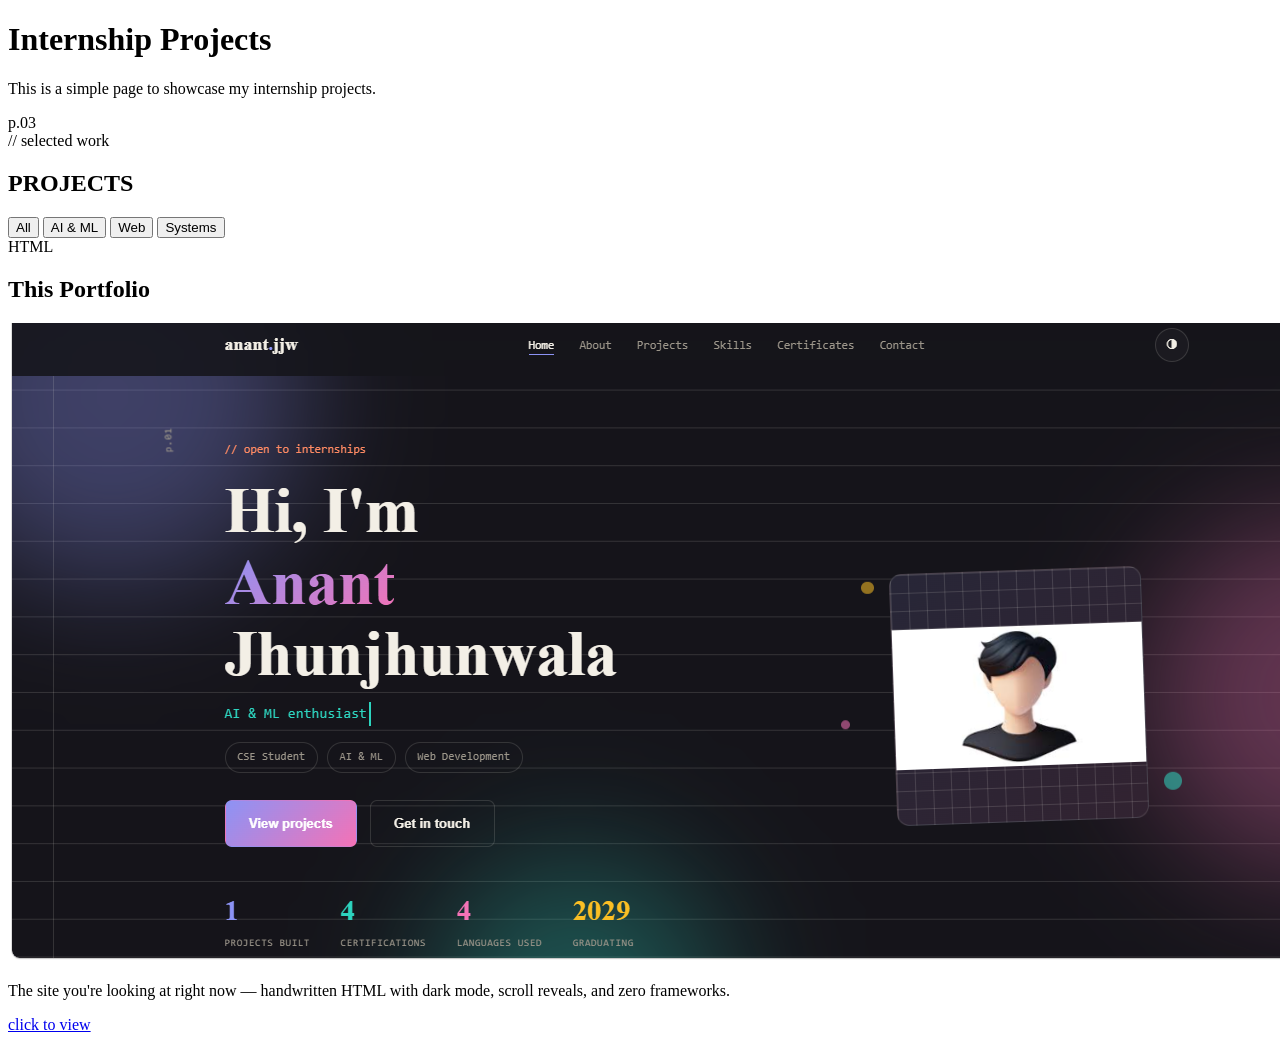
==== internship.html @ 1c2259b3 "update" ====
<!DOCTYPE html>
<html lang="en">
<head>
    <meta charset="UTF-8">
    <meta name="viewport" content="width=device-width, initial-scale=1.0">
    <title>Internship Projects</title>
</head>
<body>
    <h1>Internship Projects</h1>
    <p>This is a simple page to showcase my internship projects.</p>

    <section id="projects">
  <div class="wrap">
    <span class="page-num mono">p.03</span>
    <div class="section-head reveal">
      <span class="eyebrow mono">// selected work</span>
      <h2>PROJECTS</h2>
    </div>

    <div class="filter-row reveal">
      <button class="filter-btn active" data-filter="all">All</button>
      <button class="filter-btn" data-filter="ai">AI &amp; ML</button>
      <button class="filter-btn" data-filter="web">Web</button>
      <button class="filter-btn" data-filter="systems">Systems</button>
    </div>

    <div class="project-grid" id="projectGrid">

      <div class="card reveal tilt" data-category="web">
        <div class="card-tags"><span class="card-tag">HTML</span></div>
        <h2>This Portfolio</h2>
        <img src="image/preview.png" alt="Portfolio screenshot" class="card-img">
        <p>The site you're looking at right now — handwritten HTML with dark mode, scroll reveals, and zero frameworks.</p>
        <a href="https://anant0987.github.io/portfolio/ " target="_blank" class="card-link">click to view </a>
      </div>

</body>
</html>
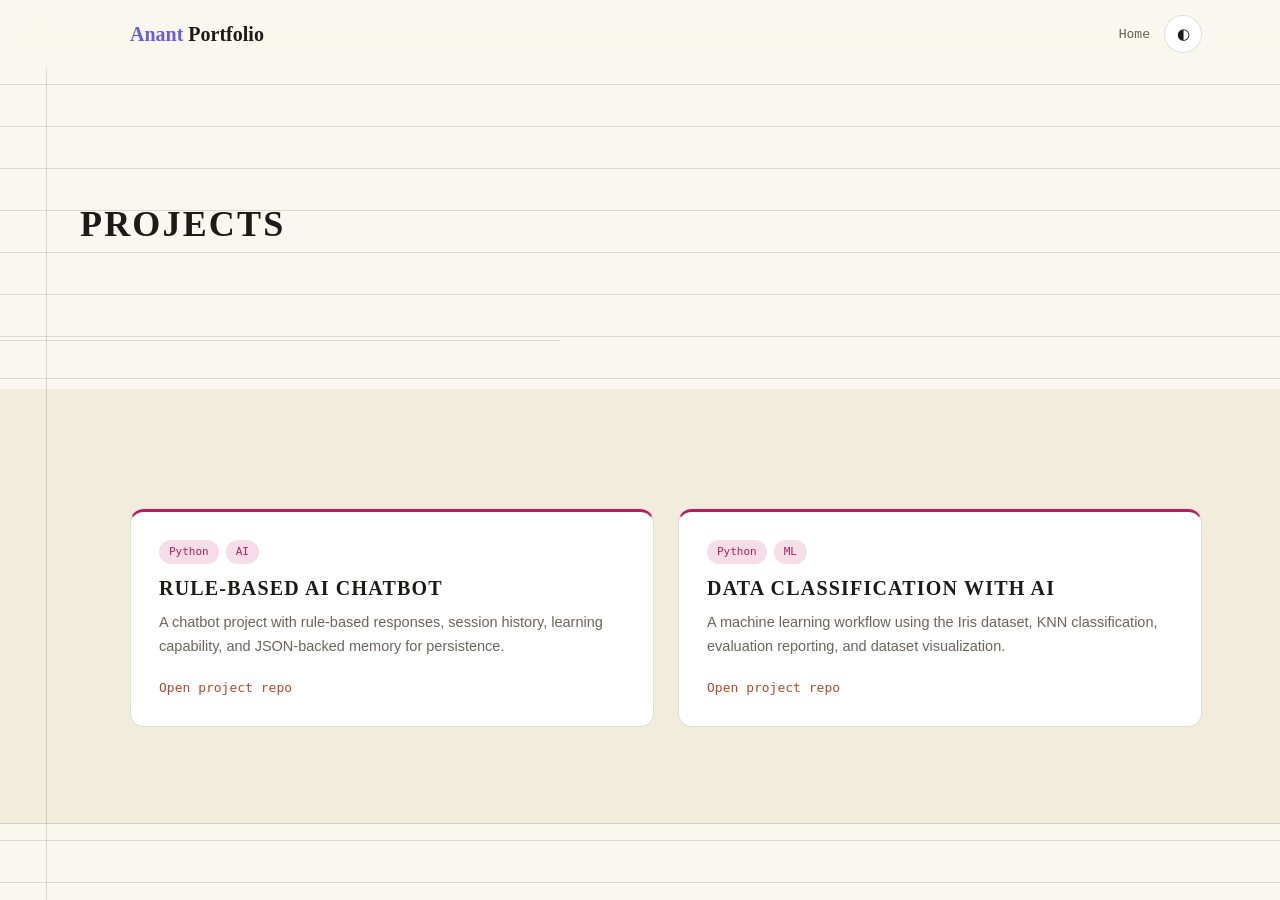
==== commit e64081e8: "fix nav bar and internship" ====
--- a/internship.html
+++ b/internship.html
@@ -1,38 +1,58 @@
 <!DOCTYPE html>
 <html lang="en">
 <head>
-    <meta charset="UTF-8">
-    <meta name="viewport" content="width=device-width, initial-scale=1.0">
-    <title>Internship Projects</title>
+  <meta charset="UTF-8">
+  <meta name="viewport" content="width=device-width, initial-scale=1.0">
+  <title>Internship Projects</title>
+  <link rel="stylesheet" href="style.css">
+  <link rel="icon" href="image/favicon.png" type="image/png">
 </head>
 <body>
-    <h1>Internship Projects</h1>
-    <p>This is a simple page to showcase my internship projects.</p>
+  <div id="scrollBar"></div>
+  <div class="margin-rule" aria-hidden="true"></div>
 
-    <section id="projects">
-  <div class="wrap">
-    <span class="page-num mono">p.03</span>
-    <div class="section-head reveal">
-      <span class="eyebrow mono">// selected work</span>
-      <h2>PROJECTS</h2>
+  <header id="siteHeader">
+    <div class="wrap">
+      <a href="index.html" class="logo"><span>Anant</span> Portfolio</a>
+      <div class="nav-right">
+        <button id="menuToggle" class="menu-toggle icon-btn" aria-label="Toggle navigation">☰</button>
+        <nav class="nav-links" id="navLinks">
+          <a href="index.html">Home</a>
+        </nav>
+        <button id="themeToggle" class="icon-btn" aria-label="Toggle theme">◐</button>
+      </div>
     </div>
+  </header>
+  <main>
+    <section class="section-head">
+      <div class="wrap">
+        <h2>Projects</h2>
+      </div>
+    </section>
+    <section id="projects" class="section">
+      <div class="wrap">
+        <div class="project-grid" id="projectGrid">
+          <article class="card reveal tilt" data-category="ai">
+            <div class="card-tags"><span class="card-tag">Python</span><span class="card-tag">AI</span></div>
+            <h4>Rule-Based AI Chatbot</h4>
+            <p>A chatbot project with rule-based responses, session history, learning capability, and JSON-backed memory for persistence.</p>
+            <a href="https://github.com/anant0987/Anant-Task1-decodelab" target="_blank" rel="noreferrer" class="card-link">Open project repo</a>
+          </article>
 
-    <div class="filter-row reveal">
-      <button class="filter-btn active" data-filter="all">All</button>
-      <button class="filter-btn" data-filter="ai">AI &amp; ML</button>
-      <button class="filter-btn" data-filter="web">Web</button>
-      <button class="filter-btn" data-filter="systems">Systems</button>
-    </div>
+          <article class="card reveal tilt" data-category="ai">
+            <div class="card-tags"><span class="card-tag">Python</span><span class="card-tag">ML</span></div>
+            <h4>Data Classification with AI</h4>
+            <p>A machine learning workflow using the Iris dataset, KNN classification, evaluation reporting, and dataset visualization.</p>
+            <a href="https://github.com/anant0987/Anant-task2-decodelab" target="_blank" rel="noreferrer" class="card-link">Open project repo</a>
+          </article>
+        </div>
+      </div>
+    </section>
+  </main>
 
-    <div class="project-grid" id="projectGrid">
+  <button id="backToTop" class="icon-btn" aria-label="Back to top">↑</button>
+  <div id="toast" aria-live="polite"></div>
 
-      <div class="card reveal tilt" data-category="web">
-        <div class="card-tags"><span class="card-tag">HTML</span></div>
-        <h2>This Portfolio</h2>
-        <img src="image/preview.png" alt="Portfolio screenshot" class="card-img">
-        <p>The site you're looking at right now — handwritten HTML with dark mode, scroll reveals, and zero frameworks.</p>
-        <a href="https://anant0987.github.io/portfolio/ " target="_blank" class="card-link">click to view </a>
-      </div>
-
+  <script src="script.js"></script>
 </body>
 </html>
--- a/style.css
+++ b/style.css
@@ -0,0 +1,299 @@
+:root{
+  --bg: #FAF7F0;
+  --bg-alt: #F2ECDD;
+  --ink: #1C1B19;
+  --ink-soft: #6B655C;
+  --accent: #695edd;
+  --accent-soft: color-mix(in srgb, var(--accent) 14%, transparent);
+  --accent-2: #0D9488;
+  --accent-2-soft: color-mix(in srgb, var(--accent-2) 14%, transparent);
+  --accent-3: #BE185D;
+  --accent-3-soft: color-mix(in srgb, var(--accent-3) 14%, transparent);
+  --accent-4: #B45309;
+  --accent-4-soft: color-mix(in srgb, var(--accent-4) 14%, transparent);
+  --mark: #B14A2C;
+  --line: rgba(28,27,25,0.14);
+  --card: #FFFFFF;
+  --radius: 14px;
+  --maxw: 1180px;
+}
+
+[data-theme="dark"]{
+  --bg: #15141A;
+  --bg-alt: #1C1A22;
+  --ink: #F3EFE6;
+  --ink-soft: #9C968A;
+  --accent: #8C93F5;
+  --accent-2: #2DD4BF;
+  --accent-3: #F472B6;
+  --accent-4: #FBBF24;
+  --mark: #FF8A63;
+  --line: rgba(243,239,230,0.14);
+  --card: #1B1A20;
+}
+
+*{ margin:0; padding:0; box-sizing:border-box; }
+html{ scroll-behavior:smooth; }
+
+body{
+  background:
+    linear-gradient(var(--line) 1px, transparent 1px) 0 0 / 100% 42px,
+    var(--bg);
+  color:var(--ink);
+  font-family:'IBM Plex Sans', sans-serif;
+  line-height:1.65;
+  transition:background-color .35s, color .35s;
+  overflow-x:hidden;
+}
+
+main{ padding-top:86px; }
+
+::selection{ background:var(--accent); color:#fff; }
+
+h1,h2,h3,h4{ font-family:'Bebas Neue','Black Han Sans','Fraunces', serif; font-weight:700; letter-spacing:0.06em; text-transform:uppercase; line-height:1.05; }
+.mono{ font-family:'IBM Plex Mono', monospace; }
+a{ color:inherit; }
+img{ max-width:100%; display:block; }
+
+.wrap{ max-width:var(--maxw); margin:0 auto; padding:0 28px 0 80px; position:relative; }
+
+#scrollBar{
+  position:fixed; top:0; left:0; height:3px; width:0%;
+  background:linear-gradient(90deg, var(--accent-3), var(--accent), var(--accent-2));
+  z-index:1200;
+  transition:width .1s linear;
+}
+
+.margin-rule{ position:fixed; top:0; bottom:0; left:46px; width:1px; background:var(--line); z-index:5; pointer-events:none; }
+.page-num{ position:absolute; left:8px; transform:translateY(-50%) rotate(180deg); writing-mode:vertical-rl; font-size:11px; letter-spacing:0.08em; color:var(--ink-soft); }
+
+.dot-nav{ position:fixed; right:26px; top:50%; transform:translateY(-50%); display:flex; flex-direction:column; gap:16px; z-index:900; }
+.dot-nav a{ width:9px; height:9px; border-radius:50%; background:var(--line); position:relative; transition:background .25s, transform .25s; display:block; }
+.dot-nav a:hover, .dot-nav a.active{ background:var(--accent); transform:scale(1.3); }
+.dot-nav a span{ position:absolute; right:20px; top:50%; transform:translateY(-50%); font-family:'IBM Plex Mono', monospace; font-size:11px; background:var(--ink); color:var(--bg); padding:4px 9px; border-radius:5px; white-space:nowrap; opacity:0; pointer-events:none; transition:opacity .2s; }
+.dot-nav a:hover span{ opacity:1; }
+
+@media (max-width:1100px){ .dot-nav{ display:none; } }
+@media (max-width:860px){ 
+  .margin-rule{ display:none; } 
+  .wrap{ padding:0 22px; } 
+  header .wrap{ padding:0 16px; }
+  nav{ height:auto; }
+}
+@media (max-width:480px){
+  header .wrap{ padding:0 12px; }
+  .logo{ font-size:16px; }
+  nav{ gap:8px; }
+  .nav-right{ gap:8px; }
+  .icon-btn{ width:34px; height:34px; font-size:13px; }
+}
+
+section:nth-of-type(even){ background:var(--bg-alt); }
+
+header{ position:fixed; top:0; left:0; right:0; z-index:1000; background:color-mix(in srgb, var(--bg) 88%, transparent); backdrop-filter:blur(10px); border-bottom:1px solid transparent; transition:border-color .3s, background .3s; }
+header.scrolled{ border-color:var(--line); }
+header .wrap{ display:flex; align-items:center; height:68px; }
+header .wrap > nav{ display:flex; align-items:center; justify-content:space-between; width:100%; }
+.logo{ font-family:'Fraunces', serif; font-weight:600; font-size:20px; text-decoration:none; color:var(--ink); white-space:nowrap; }
+.logo span{ color:var(--accent); }
+.nav-links{ display:flex; gap:28px; list-style:none; align-items:center; }
+.nav-links li{ list-style:none; }
+.nav-links a{ font-family:'IBM Plex Mono', monospace; font-size:13px; text-decoration:none; color:var(--ink-soft); position:relative; padding:4px 0; transition:color .2s; white-space:nowrap; }
+.nav-links a::after{ content:''; position:absolute; left:0; bottom:0; width:0; height:1px; background:var(--accent); transition:width .25s; }
+.nav-links a:hover, .nav-links a.active{ color:var(--ink); }
+.nav-links a:hover::after, .nav-links a.active::after{ width:100%; }
+.nav-right{ display:flex; align-items:center; gap:14px; margin-left:auto; }
+.icon-btn{ width:38px; height:38px; border-radius:50%; border:1px solid var(--line); background:var(--card); color:var(--ink); display:flex; align-items:center; justify-content:center; cursor:pointer; font-size:15px; transition:transform .2s, border-color .2s; }
+.icon-btn:hover{ border-color:var(--accent); transform:translateY(-2px); }
+.menu-toggle{ display:none; z-index:1001; }
+
+@media (max-width:860px){
+  .nav-links{ display:none; position:fixed; top:68px; left:0; right:0; flex-direction:column; background:var(--bg); border-bottom:1px solid var(--line); padding:18px 22px; gap:18px; z-index:999; width:100%; max-height:calc(100vh - 68px); overflow-y:auto; }
+  .nav-links.open{ display:flex; }
+  .menu-toggle{ display:flex; }
+  .nav-links a{ font-size:14px; padding:8px 0; }
+}
+
+.btn{ display:inline-flex; align-items:center; gap:8px; padding:13px 26px; border-radius:8px; font-weight:600; font-size:14.5px; text-decoration:none; cursor:pointer; border:1px solid transparent; transition:transform .2s, box-shadow .2s, background .2s; }
+.btn-primary{ background:linear-gradient(135deg, var(--accent), var(--accent-3)); color:#fff; }
+.btn-primary:hover{ transform:translateY(-2px); box-shadow:0 10px 24px var(--accent-soft); }
+.btn-ghost{ border-color:var(--line); color:var(--ink); background:transparent; }
+.btn-ghost:hover{ border-color:var(--accent); transform:translateY(-2px); }
+
+.eyebrow{ font-family:'IBM Plex Mono', monospace; font-size:13px; color:var(--mark); margin-bottom:14px; display:block; }
+section{ padding:120px 0 96px; border-bottom:1px solid var(--line); position:relative; overflow:hidden; }
+.section-head{ max-width:560px; margin-bottom:48px; }
+.section-head h2{ font-size:36px; }
+
+.hero{ min-height:100vh; display:flex; align-items:center; padding-top:140px; border-bottom:1px solid var(--line); }
+.hero-blob{ position:absolute; border-radius:50%; filter:blur(70px); opacity:.35; z-index:0; animation:drift 18s ease-in-out infinite; }
+.blob-a{ width:420px; height:420px; background:var(--accent); top:-120px; left:-100px; }
+.blob-b{ width:380px; height:380px; background:var(--accent-3); top:30%; right:-140px; animation-delay:-6s; }
+.blob-c{ width:300px; height:300px; background:var(--accent-2); bottom:-120px; left:30%; animation-delay:-11s; }
+@keyframes drift{ 0%,100%{ transform:translate(0,0) scale(1); } 50%{ transform:translate(30px,-20px) scale(1.08); } }
+
+.hero-grid{ display:grid; grid-template-columns:1.25fr 0.75fr; gap:60px; align-items:center; position:relative; z-index:2; }
+.hero h1{ font-size:clamp(44px, 6vw, 72px); margin:18px 0 14px; }
+.hero h1 em{ font-style:normal; background:linear-gradient(135deg, var(--accent), var(--accent-3)); background-clip:text; -webkit-background-clip:text; -webkit-text-fill-color:transparent; }
+.typewriter{ font-family:'IBM Plex Mono', monospace; font-size:16px; color:var(--accent-2); margin-bottom:18px; min-height:22px; display:block; }
+.typewriter .cursor{ display:inline-block; width:2px; background:var(--accent-2); margin-left:2px; animation:blink 1s step-end infinite; }
+@keyframes blink{ 50%{ opacity:0; } }
+.hero-sub{ font-size:18px; color:var(--ink-soft); max-width:480px; margin-bottom:28px; }
+.tag-row{ display:flex; gap:10px; flex-wrap:wrap; margin-bottom:30px; }
+.tag{ font-family:'IBM Plex Mono', monospace; font-size:12.5px; border:1px solid var(--line); padding:6px 13px; border-radius:30px; color:var(--ink-soft); }
+.btn-row{ display:flex; gap:14px; flex-wrap:wrap; margin-bottom:44px; }
+
+.stats-strip{ display:flex; gap:34px; flex-wrap:wrap; }
+.stat .num{ font-family:'Fraunces', serif; font-size:32px; font-weight:700; color:var(--accent); }
+.stat .num.c2{ color:var(--accent-2); }
+.stat .num.c3{ color:var(--accent-3); }
+.stat .num.c4{ color:var(--accent-4); }
+.stat .label{ font-family:'IBM Plex Mono', monospace; font-size:11.5px; color:var(--ink-soft); text-transform:uppercase; letter-spacing:.04em; }
+
+.avatar-wrap{ display:flex; justify-content:center; position:relative; z-index:2; }
+.avatar{
+  width:280px; height:280px; border-radius:14px; border:1px solid var(--line);
+  background:
+    linear-gradient(var(--line) 1px, transparent 1px) 0 0/ 100% 20px,
+    linear-gradient(90deg, var(--line) 1px, transparent 1px) 0 0/ 20px 100%,
+    linear-gradient(135deg, color-mix(in srgb, var(--accent) 10%, var(--bg-alt)), color-mix(in srgb, var(--accent-3) 10%, var(--bg-alt)));
+  display:flex; align-items:center; justify-content:center;
+  transform:rotate(-2deg); transition:transform .3s ease;
+}
+.avatar:hover{ transform:rotate(0deg) translateY(-4px); }
+.avatar span{ font-family:'Fraunces', serif; font-size:84px; font-weight:600; background:linear-gradient(135deg, var(--accent), var(--accent-3)); background-clip:text; -webkit-background-clip:text; -webkit-text-fill-color:transparent; }
+.dot-deco{ position:absolute; border-radius:50%; opacity:.55; animation:floatY 5s ease-in-out infinite; }
+.dd1{ width:14px; height:14px; background:var(--accent-4); top:8%; left:4%; }
+.dd2{ width:20px; height:20px; background:var(--accent-2); bottom:10%; right:2%; animation-delay:-2s; }
+.dd3{ width:10px; height:10px; background:var(--accent-3); top:64%; left:-2%; animation-delay:-1s; }
+@keyframes floatY{ 0%,100%{ transform:translateY(0); } 50%{ transform:translateY(-12px); } }
+
+@media (max-width:980px){
+  .hero-grid{ grid-template-columns:1fr; text-align:center; }
+  .hero-sub{ margin-left:auto; margin-right:auto; }
+  .tag-row, .btn-row, .stats-strip{ justify-content:center; }
+  .avatar-wrap{ order:-1; margin-bottom:10px; }
+}
+
+.about-grid{ display:grid; grid-template-columns:0.9fr 1.1fr; gap:70px; position:relative; z-index:2; }
+.about-text p{ color:var(--ink-soft); margin-bottom:18px; max-width:480px; }
+.now-badge{ display:inline-flex; align-items:center; gap:8px; font-family:'IBM Plex Mono', monospace; font-size:12.5px; color:var(--accent-2); background:var(--accent-2-soft); padding:7px 14px; border-radius:30px; margin-top:6px; }
+.now-badge::before{ content:''; width:7px; height:7px; border-radius:50%; background:var(--accent-2); animation:pulseDot 1.6s infinite; }
+@keyframes pulseDot{ 0%,100%{ opacity:1; transform:scale(1); } 50%{ opacity:.4; transform:scale(1.3); } }
+
+.entry-list{ display:flex; flex-direction:column; gap:26px; }
+.entry{ border-left:3px solid var(--accent); padding-left:20px; }
+.entry:nth-child(2){ border-left-color:var(--accent-2); }
+.entry:nth-child(3){ border-left-color:var(--accent-3); }
+.entry-period{ font-family:'IBM Plex Mono', monospace; font-size:12.5px; color:var(--accent); margin-bottom:6px; }
+.entry:nth-child(2) .entry-period{ color:var(--accent-2); }
+.entry:nth-child(3) .entry-period{ color:var(--accent-3); }
+.entry h4{ font-size:18px; margin-bottom:4px; }
+.entry p{ color:var(--ink-soft); font-size:14.5px; }
+@media (max-width:860px){ .about-grid{ grid-template-columns:1fr; gap:46px; } }
+
+.filter-row{ display:flex; gap:10px; flex-wrap:wrap; margin-bottom:40px; position:relative; z-index:2; }
+.filter-btn{ font-family:'IBM Plex Mono', monospace; font-size:12.5px; border:1px solid var(--line); background:transparent; color:var(--ink-soft); padding:8px 16px; border-radius:30px; cursor:pointer; transition:all .2s; }
+.filter-btn:hover, .filter-btn.active{ background:var(--accent); border-color:var(--accent); color:#fff; }
+
+.project-grid{ display:grid; grid-template-columns:repeat(auto-fit, minmax(300px,1fr)); gap:24px; position:relative; z-index:2; }
+.card{ background:var(--card); border:1px solid var(--line); border-top:3px solid var(--accent); border-radius:var(--radius); padding:28px; transition:transform .15s ease, border-color .25s, box-shadow .25s; display:flex; flex-direction:column; will-change:transform; }
+.card[data-category="ai"]{ border-top-color:var(--accent-3); }
+.card[data-category="web"]{ border-top-color:var(--accent-2); }
+.card[data-category="systems"]{ border-top-color:var(--accent-4); }
+.card:hover{ box-shadow:0 18px 36px rgba(0,0,0,0.10); }
+
+.card-tags{ display:flex; gap:7px; flex-wrap:wrap; margin-bottom:14px; }
+.card-tag{ font-family:'IBM Plex Mono', monospace; font-size:11px; background:var(--accent-soft); color:var(--accent); padding:3px 10px; border-radius:30px; }
+.card[data-category="ai"] .card-tag{ background:var(--accent-3-soft); color:var(--accent-3); }
+.card[data-category="web"] .card-tag{ background:var(--accent-2-soft); color:var(--accent-2); }
+.card[data-category="systems"] .card-tag{ background:var(--accent-4-soft); color:var(--accent-4); }
+
+.card h4{ font-size:20px; margin-bottom:12px; }
+.card-img{ width:100%; height:220px; margin:18px 0; border-radius:16px; object-fit:cover; border:1px solid var(--line); }
+.card p{ color:var(--ink-soft); font-size:14.5px; flex:1; margin-bottom:18px; }
+.card-link{ font-family:'IBM Plex Mono', monospace; font-size:13px; color:var(--mark); text-decoration:none; display:inline-flex; align-items:center; gap:6px; }
+.card-link:hover{ color:var(--accent); }
+#backToTop{ position:fixed; bottom:26px; right:26px; display:none; z-index:1100; }
+#backToTop.show{ display:flex; }
+#toast{ opacity:0; transform:translateY(8px); transition:opacity .2s ease, transform .2s ease; }
+#toast.show{ display:block; opacity:1; transform:translateY(0); }
+.card-link:hover{ color:var(--accent); }
+
+.skills-intro{ max-width:560px; color:var(--ink-soft); margin-bottom:40px; position:relative; z-index:2; }
+.skills-grid{ display:grid; grid-template-columns:repeat(auto-fit, minmax(240px,1fr)); gap:30px; position:relative; z-index:2; }
+.skill-group h4{ font-size:14px; font-family:'IBM Plex Mono', monospace; margin-bottom:16px; text-transform:uppercase; letter-spacing:0.04em; display:flex; align-items:center; gap:8px; }
+.skill-group h4::before{ content:''; width:9px; height:9px; border-radius:50%; }
+.skill-group.c1 h4{ color:var(--accent); } .skill-group.c1 h4::before{ background:var(--accent); }
+.skill-group.c2 h4{ color:var(--accent-2); } .skill-group.c2 h4::before{ background:var(--accent-2); }
+.skill-group.c3 h4{ color:var(--accent-3); } .skill-group.c3 h4::before{ background:var(--accent-3); }
+.skill-group.c4 h4{ color:var(--accent-4); } .skill-group.c4 h4::before{ background:var(--accent-4); }
+.pill-list{ display:flex; flex-wrap:wrap; gap:10px; }
+.pill{ position:relative; border:1px solid var(--line); border-radius:8px; padding:9px 14px; font-size:14px; background:var(--card); cursor:default; }
+.pill::after{
+  content:attr(data-tip); position:absolute; bottom:calc(100% + 8px); left:50%; transform:translateX(-50%) translateY(4px);
+  background:var(--ink); color:var(--bg); font-family:'IBM Plex Mono', monospace; font-size:11px; padding:6px 10px; border-radius:6px;
+  white-space:nowrap; opacity:0; pointer-events:none; transition:opacity .2s, transform .2s; z-index:5;
+}
+.pill:hover::after{ opacity:1; transform:translateX(-50%) translateY(0); }
+
+.cert-grid{ display:grid; grid-template-columns:repeat(auto-fit, minmax(260px,1fr)); gap:20px; position:relative; z-index:2; }
+.cert-card{ display:flex; gap:16px; align-items:flex-start; border-top:3px solid var(--accent); }
+.cert-card:nth-child(2){ border-top-color:var(--accent-2); }
+.cert-card:nth-child(3){ border-top-color:var(--accent-3); }
+.cert-card:nth-child(4){ border-top-color:var(--accent-4); }
+.cert-mark{ font-family:'Fraunces', serif; font-size:26px; color:var(--accent); flex-shrink:0; }
+.cert-card:nth-child(2) .cert-mark{ color:var(--accent-2); }
+.cert-card:nth-child(3) .cert-mark{ color:var(--accent-3); }
+.cert-card:nth-child(4) .cert-mark{ color:var(--accent-4); }
+.cert-card h4{ font-size:16px; margin-bottom:4px; }
+.cert-card .issuer{ font-family:'IBM Plex Mono', monospace; font-size:11.5px; color:var(--ink-soft); margin-bottom:6px; }
+.cert-card .desc{ font-size:13px; color:var(--ink-soft); }
+
+.contact-grid{ display:grid; grid-template-columns:0.85fr 1.15fr; gap:60px; position:relative; z-index:2; }
+.contact-grid h2{ font-size:34px; margin-bottom:16px; }
+.contact-grid > div > p{ color:var(--ink-soft); margin-bottom:22px; max-width:420px; }
+.reply-note{ font-family:'IBM Plex Mono', monospace; font-size:12.5px; color:var(--accent-2); margin-bottom:26px; display:inline-block; }
+
+.contact-list{ display:flex; flex-direction:column; gap:14px; }
+.contact-pill{ display:flex; align-items:center; gap:16px; border:1px solid var(--line); border-radius:12px; padding:14px 18px; text-decoration:none; color:inherit; transition:border-color .2s, transform .2s; }
+.contact-pill:hover{ border-color:var(--accent); transform:translateX(4px); }
+.pill-icon{ width:38px; height:38px; border-radius:8px; background:var(--accent-soft); color:var(--accent); display:flex; align-items:center; justify-content:center; flex-shrink:0; }
+.contact-pill:nth-child(2) .pill-icon{ background:var(--accent-2-soft); color:var(--accent-2); }
+.contact-pill:nth-child(3) .pill-icon{ background:var(--accent-3-soft); color:var(--accent-3); }
+.pill-text p:first-child{ font-family:'IBM Plex Mono', monospace; font-size:10.5px; color:var(--ink-soft); text-transform:uppercase; letter-spacing:0.05em; }
+.pill-text p:last-child{ font-size:14.5px; font-weight:600; }
+
+.form-card{ background:var(--card); border:1px solid var(--line); border-radius:var(--radius); padding:34px; }
+.form-row{ display:grid; grid-template-columns:1fr 1fr; gap:16px; }
+.field{ margin-bottom:18px; }
+.field label{ display:block; font-family:'IBM Plex Mono', monospace; font-size:12px; color:var(--ink-soft); margin-bottom:7px; }
+.field input, .field textarea{ width:100%; background:var(--bg); border:1px solid var(--line); color:var(--ink); padding:12px 14px; border-radius:8px; font-family:'IBM Plex Sans', sans-serif; font-size:14px; }
+.field input:focus, .field textarea:focus{ outline:none; border-color:var(--accent); box-shadow:0 0 0 3px var(--accent-soft); }
+@media (max-width:900px){ .contact-grid{ grid-template-columns:1fr; } .form-row{ grid-template-columns:1fr; } }
+
+footer{ padding:50px 0; text-align:center; position:relative; z-index:2; }
+footer .logo{ display:inline-block; margin-bottom:18px; }
+.footer-links{ display:flex; justify-content:center; gap:22px; list-style:none; margin-bottom:24px; flex-wrap:wrap; }
+.footer-links a{ font-family:'IBM Plex Mono', monospace; font-size:13px; color:var(--ink-soft); text-decoration:none; }
+.footer-links a:hover{ color:var(--accent); }
+.footer-socials{ display:flex; justify-content:center; gap:12px; margin-bottom:22px; }
+.footer-note{ font-size:13px; color:var(--ink-soft); }
+
+#backToTop{
+  position:fixed; bottom:26px; right:26px; width:44px; height:44px; border-radius:50%;
+  background:var(--accent); color:#fff; border:none; cursor:pointer; font-size:16px;
+  display:flex; align-items:center; justify-content:center; z-index:950;
+  opacity:0; transform:translateY(12px); pointer-events:none;
+  transition:opacity .25s, transform .25s, background .25s;
+  box-shadow:0 10px 22px var(--accent-soft);
+}
+#backToTop.show{ opacity:1; transform:translateY(0); pointer-events:auto; }
+
+.toast{ position:fixed; bottom:26px; left:50%; transform:translateX(-50%) translateY(120%); background:var(--ink); color:var(--bg); padding:13px 24px; border-radius:30px; font-size:13.5px; font-family:'IBM Plex Mono', monospace; z-index:1100; opacity:0; transition:transform .35s cubic-bezier(.2,.8,.2,1), opacity .35s; }
+.toast.show{ transform:translateX(-50%) translateY(0); opacity:1; }
+
+.reveal{ opacity:0; transform:translateY(18px); transition:opacity .6s ease, transform .6s ease; }
+.reveal.in{ opacity:1; transform:translateY(0); }
+
+@media (prefers-reduced-motion: reduce){ *{ transition:none !important; animation:none !important; } }
